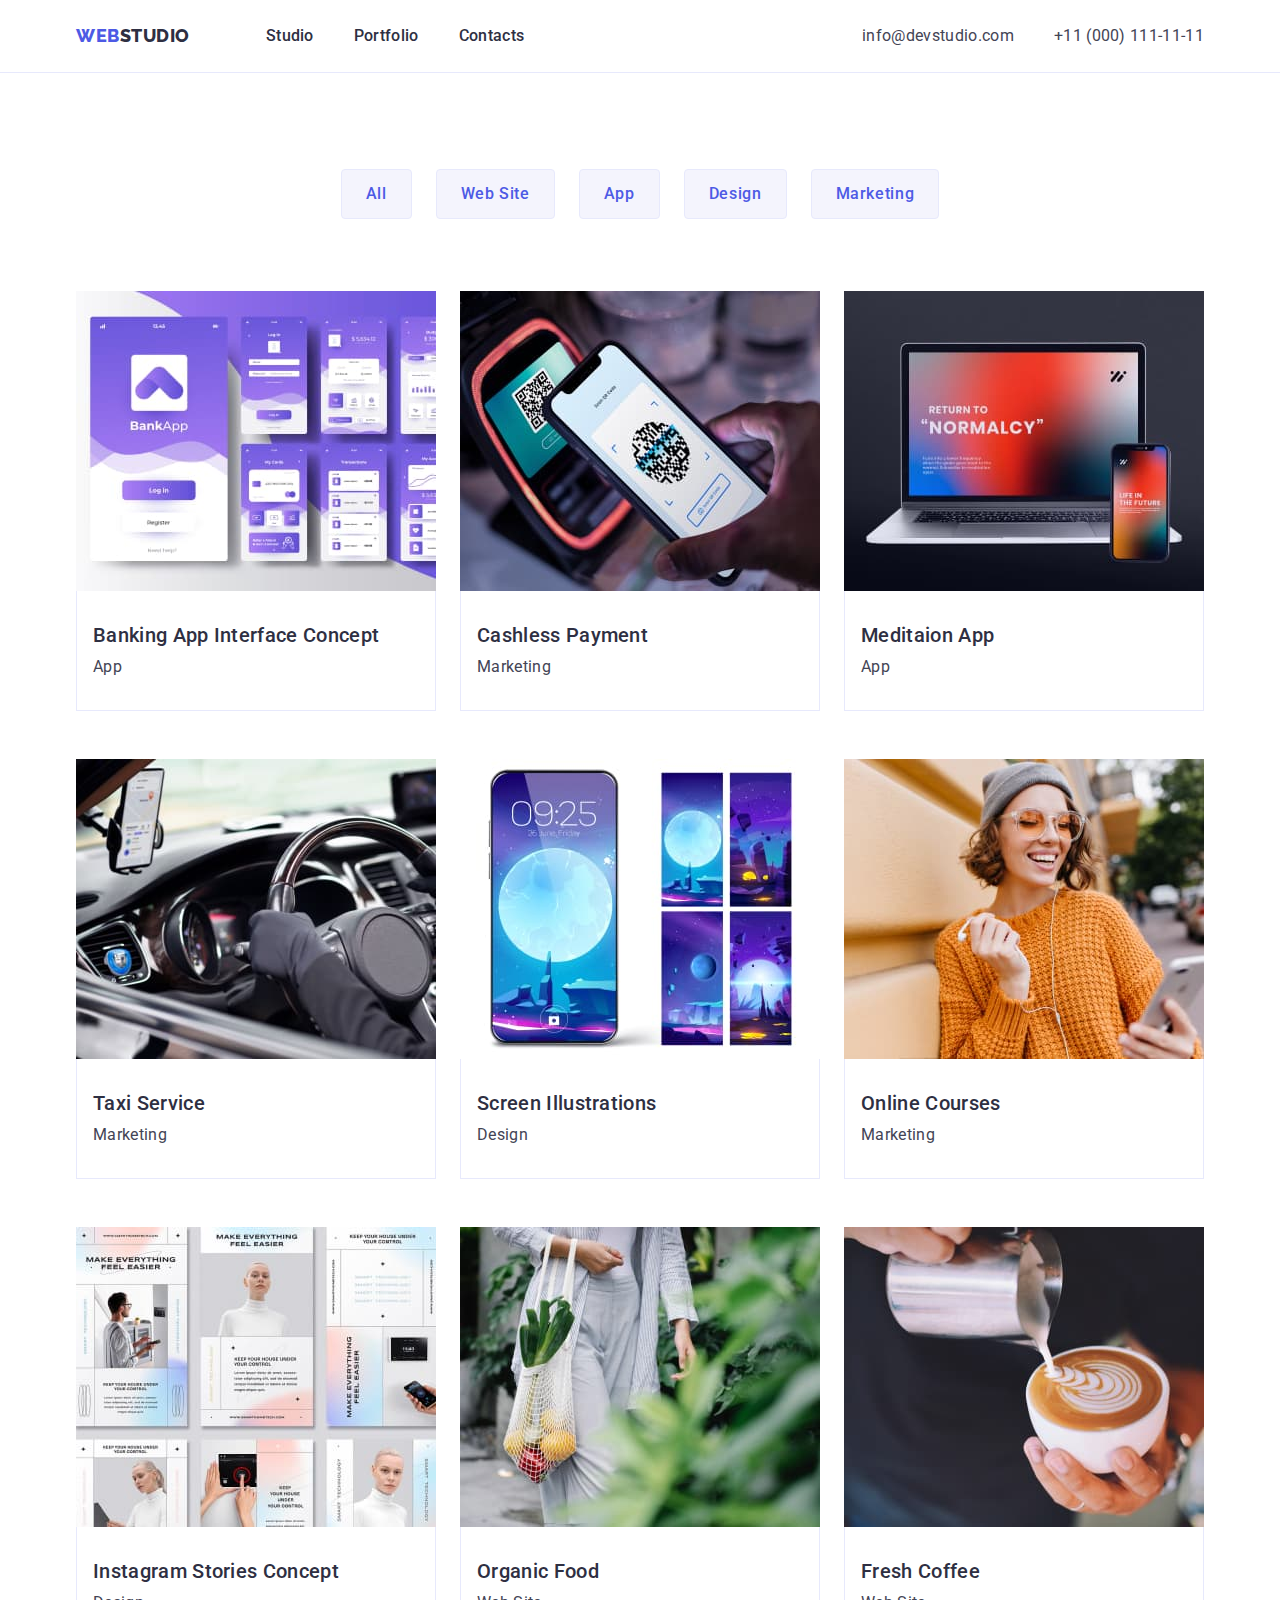
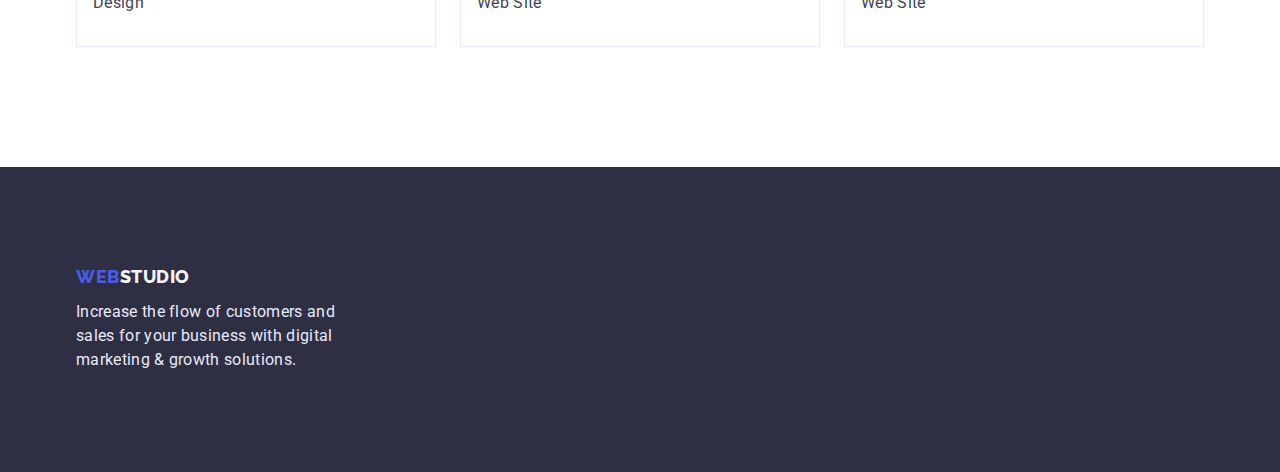
==== portfolio.html @ f4a3bc9a "first commit" ====
<!DOCTYPE html>
<html lang="en">

<head>
    <meta charset="UTF-8">
    <meta http-equiv="X-UA-Compatible" content="IE=edge">
    <meta name="viewport" content="width=device-width, initial-scale=1.0">
    <link rel="preconnect" href="https://fonts.googleapis.com">
    <link rel="preconnect" href="https://fonts.gstatic.com" crossorigin>
    <link
        href="https://fonts.googleapis.com/css2?family=Raleway:wght@800&family=Roboto:wght@400;500;700;900&display=swap"
        rel="stylesheet">
    <link rel="stylesheet" href="https://cdn.jsdelivr.net/npm/modern-normalize@1.1.0/modern-normalize.min.css">
    <link rel="stylesheet" href="./css//styles.css">
    <title>Document</title>
</head>

<body>
    <header class="header">
        <div class="container flex sp-between">
            <nav class="header-nav flex ">
                <a href="./index.html" class="logo link-none">
                    <span>Web</span>Studio</a>
                <ul class="menu list flex">
                    <li class="menu-item">
                        <a href="./index.html" class="item-link link-none">Studio</a>
                    </li>
                    <li class="menu-item">
                        <a href="./portfolio.html" class="item-link link-none">Portfolio</a>
                    </li>
                    <li class="menu-item">
                        <a href="" class="item-link link-none">Contacts</a>
                    </li>
                </ul>
            </nav>

            <address class="contact">
                <ul class="list flex address-menu">
                    <li class="contact-item">
                        <a href="mailto:info@devstudio.com" class="contact-link link-none">info@devstudio.com</a>
                    </li>
                    <li class="contact-item">
                        <a href="tel:+110001111111" class="contact-link link-none">+11 (000) 111-11-11</a>
                    </li>
                </ul>
            </address>
        </div>
    </header>

    <main class="main">
        <div class="container">
            <section class="filters ">
                <h2 hidden>Filter cards</h2>
                <ul class="list filters-list flex">
                    <li class="filter-btn filter-item"> <button type="button">All</button></li>
                    <li class="filter-btn filter-item"> <button type="button">Web Site</button></li>
                    <li class="filter-btn filter-item"> <button type="button">App</button></li>
                    <li class="filter-btn filter-item"> <button type="button">Design</button></li>
                    <li class="filter-btn filter-item"> <button type="button">Marketing</button></li>
                </ul>
            </section>

            <section class="cards">
                <h2 hidden>Cards</h2>
                <ul class="list cards-list flex">
                    <li class="card-list-item"> <img src="./images/banking.jpg" alt="Foto banking" width="360">
                        <div class="card-info">
                            <h2 class="card-title">Banking App Interface Concept</h2>
                            <p class="card-text">App</p>
                        </div>

                    </li>
                    <li class="card-list-item"> <img src="./images//cashless.jpg" alt="Foto cashless payment"
                            width="360">
                        <div class="card-info">
                            <h2 class="card-title">Cashless Payment</h2>
                            <p class="card-text">Marketing</p>
                        </div>

                    </li>
                    <li class="card-list-item"> <img src="./images//meditaion.jpg" alt="Foto meditaion app" width="360">
                        <div class="card-info">
                            <h2 class="card-title">Meditaion App</h2>
                            <p class="card-text">App</p>
                        </div>


                    </li>
                    <li class="card-list-item"> <img src="./images//taxi.jpg" alt="Foto taxi service" width="360">
                        <div class="card-info">
                            <h2 class="card-title">Taxi Service</h2>
                            <p class="card-text">Marketing</p>
                        </div>

                    </li>
                    <li class="card-list-item"> <img src="./images/screen.jpg" alt="Foto screen illustrations"
                            width="360">
                        <div class="card-info">
                            <h2 class="card-title">Screen Illustrations</h2>
                            <p class="card-text">Design</p>
                        </div>

                    </li>
                    <li class="card-list-item"> <img src="./images//online.jpg" alt="Foto online courses" width="360">
                        <div class="card-info">
                            <h2 class="card-title">Online Courses</h2>
                            <p class="card-text">Marketing</p>
                        </div>

                    </li>
                    <li class="card-list-item"> <img src="./images/instagram.jpg" alt="Foto instagram " width="360">
                        <div class="card-info">
                            <h2 class="card-title">Instagram Stories Concept</h2>
                            <p class="card-text">Design</p>
                        </div>

                    </li>
                    <li class="card-list-item"> <img src="./images//organic.jpg" alt="Foto organic food" width="360">
                        <div class="card-info">
                            <h2 class="card-title">Organic Food</h2>
                            <p class="card-text">Web Site</p>
                        </div>

                    </li>
                    <li class="card-list-item"> <img src="./images/coffee.jpg" alt="Foto fresh coffee" width="360">
                        <div class="card-info">
                            <h2 class="card-title">Fresh Coffee</h2>
                            <p class="card-text">Web Site</p>
                        </div>

                    </li>
                </ul>
            </section>
        </div>
    </main>
    <footer class="footer">
        <div class="container">
            <a href="./index.html" class="logo link-none footer-logo">
                <span>Web</span>Studio</a>
            <p class="footer-text">
                Increase the flow of customers and sales for your business with digital
                marketing & growth solutions.
            </p>
        </div>
    </footer>

</body>

</html>
---- css/styles.css ----
:root {
  --navy-blue-color: #2e2f42;
  --main-text-color: #434455;
  --iris-color: #4d5ae5;
  --active-color: #404bbf;
}
body {
  font-family: "Roboto", sans-serif;
  font-weight: 400;
  font-size: 16px;
  line-height: 1.5;
  letter-spacing: 0.02em;
  color: var(--main-text-color);
}
h1,
h2,
h3,
h4,
p {
  margin-top: 0;
  margin-bottom: 0;
}

ul,
ol {
  margin-top: 0;
  margin-bottom: 0;
  padding-left: 0;
}
img {
  display: block;
}
button {
  cursor: pointer;
}
.container {
  width: 1158px;
  margin-left: auto;
  margin-right: auto;
  padding-left: 15px;
  padding-right: 15px;
}
.sp-between {
  justify-content: space-between;
}

.flex {
  display: flex;
}

.list {
  list-style: none;
}
.link-none {
  text-decoration: none;
}
.header {
  padding-top: 24px;
  padding-bottom: 24px;
  border-bottom: 1px solid #e7e9fc;
}
.logo {
  font-family: "Raleway", sans-serif;
  font-weight: 800;
  font-size: 18px;
  line-height: 1.33;
  display: flex;
  align-items: center;
  letter-spacing: 0.03em;
  text-transform: uppercase;
  color: var(--navy-blue-color);
  margin-right: 76px;
}
.logo span {
  color: var(--iris-color);
}
.menu,
.address-menu {
  gap: 40px;
}

.menu-item {
  font-weight: 500;
  font-size: 16px;
  line-height: 1.5;
}
.item-link {
  color: var(--navy-blue-color);
}
.item-link:hover,
.item-link:focus {
  color: var(--active-color);
}
.contact-link {
  font-style: normal;
  letter-spacing: 0.02em;
  color: var(--main-text-color);
}
.contact-link:hover,
.contact-link:focus {
  color: var(--active-color);
}
.hero {
  max-width: 1440px;
  margin: auto;
  padding-top: 188px;
  padding-bottom: 188px;
  background-image: linear-gradient(
      rgba(46, 47, 66, 0.7),
      rgba(46, 47, 66, 0.7)
    ),
    url("../images/heroimg.jpg");
  background-size: cover;
  background: #2e2f42;
}
.hero-title {
  font-weight: 700;
  font-size: 56px;
  line-height: 1.07;
  text-align: center;
  margin-bottom: 48px;
  color: #ffffff;
}
.hero-btn {
  font-family: inherit;
  margin: 0 auto;
  display: block;
  font-weight: 500;
  line-height: 1.5;
  color: #fff;
  letter-spacing: 0.04em;
  padding: 16px 32px;
  background: var(--iris-color);
  box-shadow: 0px 4px 4px rgba(0, 0, 0, 0.15);
  border-radius: 4px;
  border: none;
  cursor: pointer;
}
.hero-btn:hover,
.hero-btn:focus {
  background: var(--active-color);
}

.success-factors {
  padding-top: 120px;
  padding-bottom: 120px;
}
.factors-list {
  gap: 24px;
}
.factors-list-item {
  flex: 1;
}
.factors-list-item::before {
  display: block;
  content: "";
  height: 112px;
  background-size: contain;
  background-repeat: no-repeat;
  background-position: center;
  background-color: #f4f4fd;
  border-radius: 4px;
  margin-bottom: 8px;
}
.icon-antenna::before {
  /* background-image: url("../images/sprite.svg#antenna"); */
  background-image: url("../images/antenna.jpg");
}

.success-factors-title,
.team-item-title,
.card-title {
  font-weight: 500;
  font-size: 20px;
  line-height: 24px;
  color: var(--navy-blue-color);
}
.success-factors-title {
  margin-bottom: 8px;
}
.success-factors-text,
.team-text,
.footer-text,
.card-text {
  color: var(--main-text-color);
}
.our-works {
  padding-bottom: 120px;
}
.our-works-list {
  display: flex;
  gap: 24px;
}
.our-works-title {
  text-align: center;
  margin-bottom: 72px;
}
.our-works-title,
.team-title {
  font-weight: 700;
  font-size: 36px;
  line-height: 1.11;
  color: var(--navy-blue-color);
}
.team {
  background: #f4f4fd;
  padding-top: 120px;
  padding-bottom: 120px;
}
.team-list {
  gap: 24px;
}
.team-list-item {
  background: #fff;
}
.team-info {
  padding: 32px 16px;
  text-align: center;
  box-shadow: 0px 1px 6px rgba(46, 47, 66, 0.08),
    0px 1px 1px rgba(46, 47, 66, 0.16), 0px 2px 1px rgba(46, 47, 66, 0.08);
  border-radius: 0px 0px 4px 4px;
}
.team-item-title {
  margin-bottom: 8px;
}
.team-title {
  text-align: center;
  margin-bottom: 72px;
}
.social-list {
  padding-top: 8px;
  justify-content: center;
  gap: 24px;
}
.social-list-item {
  width: 40px;
  height: 40px;
  border-radius: 50%;
  background: var(--iris-color);
  display: flex;
  justify-content: center;
  align-items: center;
}
.sosial-list-icon {
  width: 16px;
  height: 16px;
}
.social-icon {
}
.footer {
  background: #2e2f42;
  padding: 100px 0;
}
.footer-logo {
  font-weight: 800;
  font-size: 18px;
  line-height: 1.16;
  letter-spacing: 0.03em;
  color: #f4f4fd;
  margin-bottom: 12px;
}
.footer-text {
  width: 264px;
  color: #e7e9fc;
}
.filter-btn button {
  font-family: inherit;
  padding: 12px 24px;
  border: 1px solid #e7e9fc;
  border-radius: 4px;
  font-weight: 500;
  line-height: 1.5;
  letter-spacing: 0.04em;
  background: #f4f4fd;
  color: var(--iris-color);
  cursor: pointer;
  font-family: inherit;
}
.filter-btn button:hover,
.filter-btn button:focus {
  background: var(--active-color);
  color: #fff;
}

.main {
  padding-top: 96px;
  padding-bottom: 120px;
}
.filters {
  margin-bottom: 72px;
}
.filters-list {
  justify-content: center;
  gap: 24px;
}
.cards-list {
  flex-wrap: wrap;
  margin-top: -48px;
  margin-left: -24px;
}
.card-list-item {
  flex-basis: calc(100% / 3-24px);
  margin-left: 24px;
  margin-top: 48px;
}
.card-info {
  padding-top: 32px;
  padding-bottom: 31px;
  padding-left: 16px;
  border: 1px solid #e7e9fc;
  border-top: none;
}
.card-title {
  margin-bottom: 8px;
}
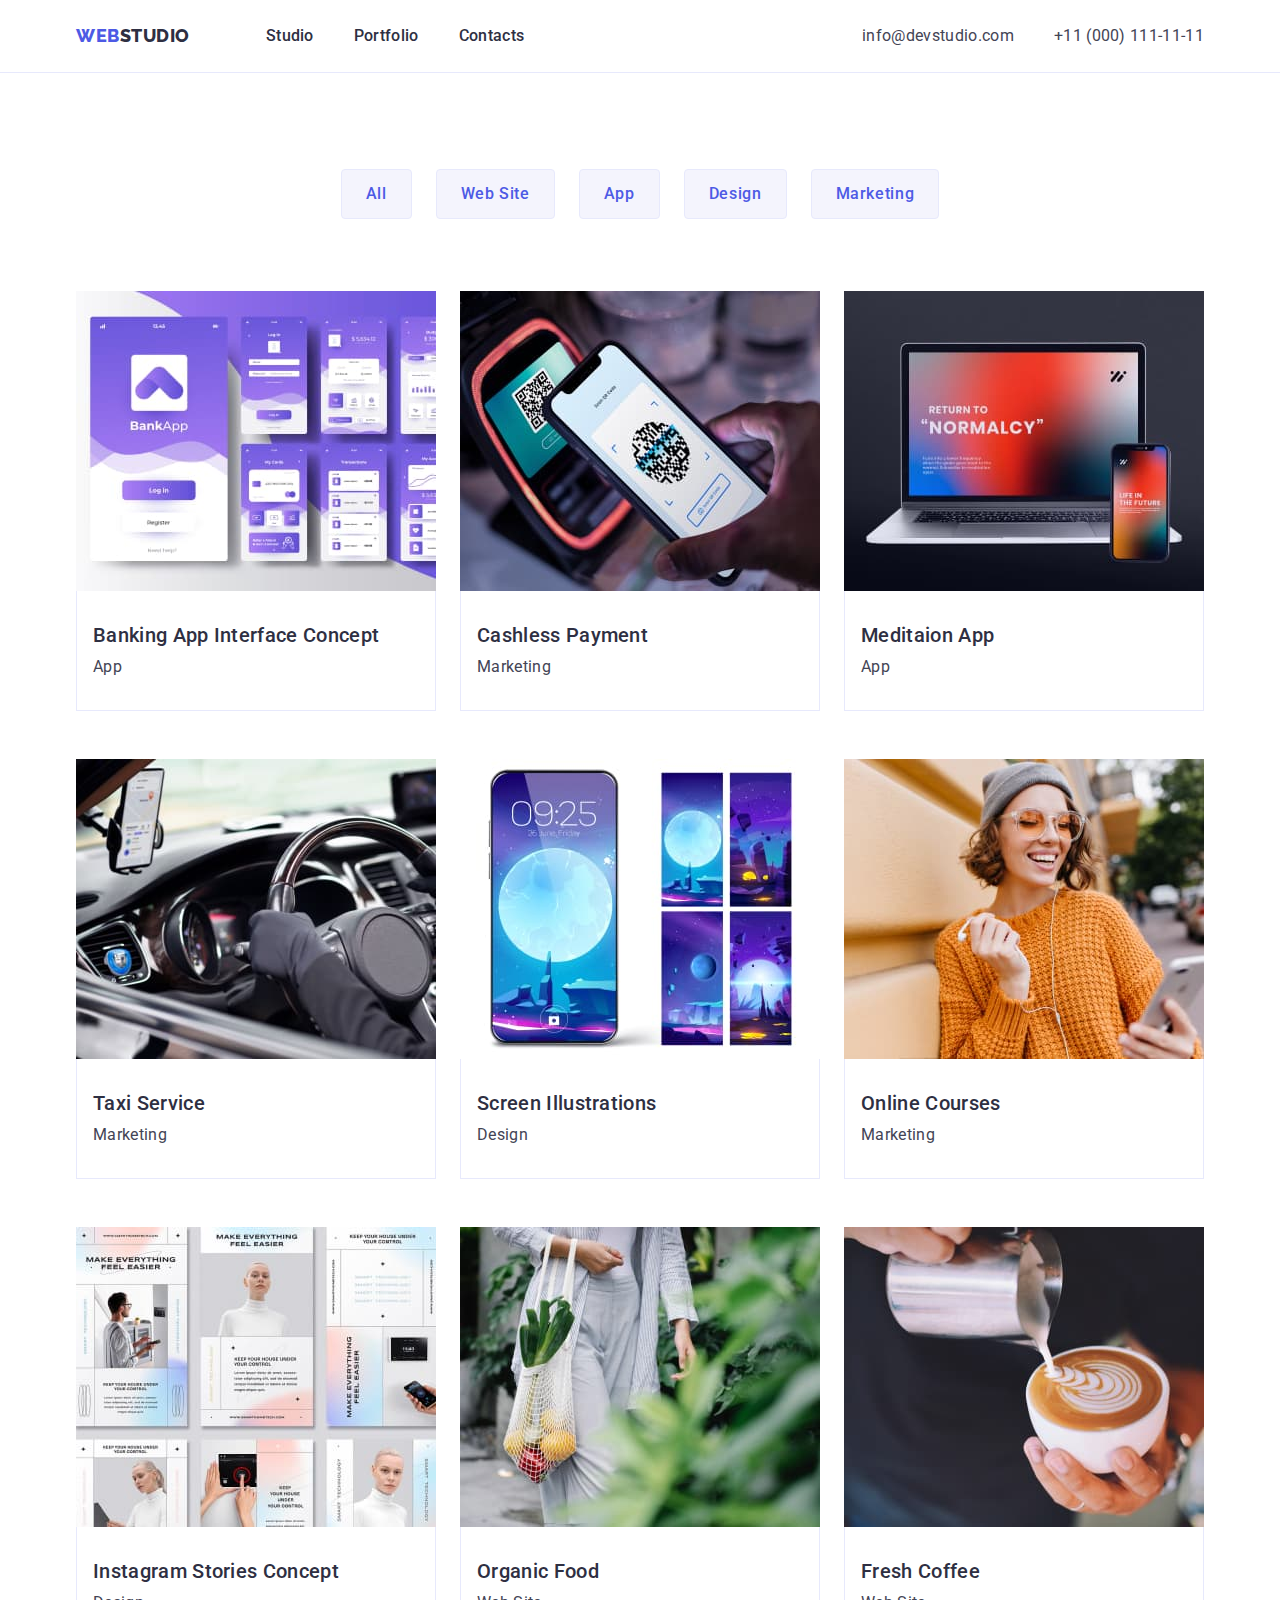
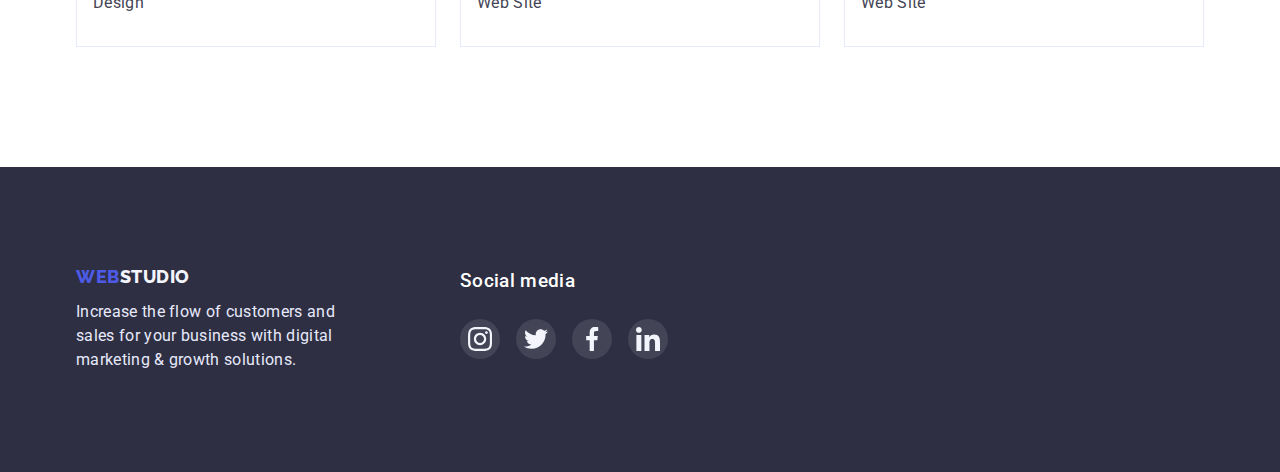
==== commit 9724780d: "svg add:hover" ====
--- a/portfolio.html
+++ b/portfolio.html
@@ -134,13 +134,51 @@
         </div>
     </main>
     <footer class="footer">
-        <div class="container">
-            <a href="./index.html" class="logo link-none footer-logo">
-                <span>Web</span>Studio</a>
-            <p class="footer-text">
-                Increase the flow of customers and sales for your business with digital
-                marketing & growth solutions.
-            </p>
+        <div class="container flex">
+            <div class="footer-left">
+                <a href="./index.html" class="logo link-none footer-logo">
+                    <span>Web</span>Studio</a>
+                <p class="footer-text">
+                    Increase the flow of customers and sales for your business with digital
+                    marketing & growth solutions.
+                </p>
+            </div>
+            <div class="footer-right">
+                <h3 class="footer-right-text">Social media</h3>
+                <div class="social-media">
+                    <ul class="social-list list-footer list flex">
+                        <li class="social-list-item bg-footer">
+                            <a href="" class="social-list-icon-footer">
+                                <svg class="social-icon" width="24" height="24">
+                                    <use href="./images/sprite.svg#instagram"></use>
+                                </svg>
+                            </a>
+                        </li>
+                        <li class="social-list-item bg-footer">
+                            <a href="" class="social-list-icon-footer">
+                                <svg class="social-icon" width="24" height="24">
+                                    <use href="./images/sprite.svg#twitter"></use>
+                                </svg>
+                            </a>
+                        </li>
+                        <li class="social-list-item bg-footer">
+                            <a href="" class="social-list-icon-footer">
+                                <svg class="social-icon" width="24" height="24">
+                                    <use href="./images/sprite.svg#facebook"></use>
+                                </svg>
+                            </a>
+                        </li>
+                        <li class="social-list-item bg-footer">
+                            <a href="" class="social-list-icon-footer">
+                                <svg class="social-icon-footer" width="24" height="24">
+                                    <use href="./images/sprite.svg#linkedin"></use>
+                                </svg>
+                            </a>
+                        </li>
+                    </ul>
+                </div>
+            </div>
+
         </div>
     </footer>
 
--- a/css/styles.css
+++ b/css/styles.css
@@ -3,6 +3,8 @@
   --main-text-color: #434455;
   --iris-color: #4d5ae5;
   --active-color: #404bbf;
+  --background-color: #f4f4fd;
+  --border-solid: #e7e9fc;
 }
 body {
   font-family: "Roboto", sans-serif;
@@ -12,6 +14,7 @@
   letter-spacing: 0.02em;
   color: var(--main-text-color);
 }
+
 h1,
 h2,
 h3,
@@ -57,7 +60,7 @@
 .header {
   padding-top: 24px;
   padding-bottom: 24px;
-  border-bottom: 1px solid #e7e9fc;
+  border-bottom: 1px solid var(--border-solid);
 }
 .logo {
   font-family: "Raleway", sans-serif;
@@ -105,13 +108,16 @@
   margin: auto;
   padding-top: 188px;
   padding-bottom: 188px;
+  background: #2e2f42;
   background-image: linear-gradient(
       rgba(46, 47, 66, 0.7),
       rgba(46, 47, 66, 0.7)
     ),
-    url("../images/heroimg.jpg");
+    url("../../images/heroimg.jpg");
   background-size: cover;
-  background: #2e2f42;
+  background-position: center;
+
+  /* */
 }
 .hero-title {
   font-weight: 700;
@@ -155,6 +161,7 @@
   display: block;
   content: "";
   height: 112px;
+  padding: 24px 100px;
   background-size: contain;
   background-repeat: no-repeat;
   background-position: center;
@@ -163,8 +170,16 @@
   margin-bottom: 8px;
 }
 .icon-antenna::before {
-  /* background-image: url("../images/sprite.svg#antenna"); */
-  background-image: url("../images/antenna.jpg");
+  background-image: url("../../images/antenna.svg");
+}
+.icon-clock::before {
+  background-image: url("../../images/clock.svg");
+}
+.icon-diagram::before {
+  background-image: url("../../images/diagram.svg");
+}
+.icon-astronaut::before {
+  background-image: url("../../images/astronaut.svg");
 }
 
 .success-factors-title,
@@ -203,7 +218,7 @@
   color: var(--navy-blue-color);
 }
 .team {
-  background: #f4f4fd;
+  background: var(--background-color);
   padding-top: 120px;
   padding-bottom: 120px;
 }
@@ -241,12 +256,45 @@
   justify-content: center;
   align-items: center;
 }
-.sosial-list-icon {
+.social-list-item:hover {
+  background: var(--active-color);
+}
+
+.social-list-icon {
   width: 16px;
   height: 16px;
 }
-.social-icon {
-}
+
+.customers {
+  padding-top: 130px;
+  padding-bottom: 120px;
+}
+.customers-title {
+  padding-bottom: 72px;
+  font-weight: 700;
+  font-size: 36px;
+  line-height: 1.11;
+  text-align: center;
+  color: #2e2f42;
+}
+.customers-list {
+  gap: 24px;
+}
+.customer-list-item {
+  width: 168px;
+  border: 1px solid #8e8f99;
+  border-radius: 4px;
+  padding: 16px 32px;
+  fill: #8e8f99;
+}
+.customer-list-item:hover {
+  border: 1px solid var(--active-color);
+  fill: var(--active-color);
+}
+.customer-icon {
+  fill: inherit;
+}
+
 .footer {
   background: #2e2f42;
   padding: 100px 0;
@@ -256,22 +304,46 @@
   font-size: 18px;
   line-height: 1.16;
   letter-spacing: 0.03em;
-  color: #f4f4fd;
+  color: var(--background-color);
   margin-bottom: 12px;
+}
+.footer-left {
+  padding-right: 120px;
 }
 .footer-text {
   width: 264px;
-  color: #e7e9fc;
-}
+  color: var(--border-solid);
+}
+
+.footer-right-text {
+  font-weight: 500;
+  color: #fff;
+  margin-bottom: 16px;
+}
+.social-list-icon-footer {
+  width: 24px;
+  height: 24px;
+}
+.bg-footer {
+  background: rgba(255, 255, 255, 0.1);
+}
+.bg-footer:hover {
+  background: #31d0aa;
+}
+
+.list-footer {
+  gap: 16px;
+}
+
 .filter-btn button {
   font-family: inherit;
   padding: 12px 24px;
-  border: 1px solid #e7e9fc;
+  border: 1px solid var(--border-solid);
   border-radius: 4px;
   font-weight: 500;
   line-height: 1.5;
   letter-spacing: 0.04em;
-  background: #f4f4fd;
+  background: var(--background-color);
   color: var(--iris-color);
   cursor: pointer;
   font-family: inherit;
@@ -303,13 +375,19 @@
   margin-left: 24px;
   margin-top: 48px;
 }
+.card-list-item:hover {
+  box-shadow: 0px 1px 6px rgba(46, 47, 66, 0.08),
+    0px 1px 1px rgba(46, 47, 66, 0.16), 0px 2px 1px rgba(46, 47, 66, 0.08);
+  border-radius: 0px 0px 4px 4px;
+}
 .card-info {
   padding-top: 32px;
   padding-bottom: 31px;
   padding-left: 16px;
-  border: 1px solid #e7e9fc;
+  border: 1px solid var(--border-solid);
   border-top: none;
 }
+
 .card-title {
   margin-bottom: 8px;
 }
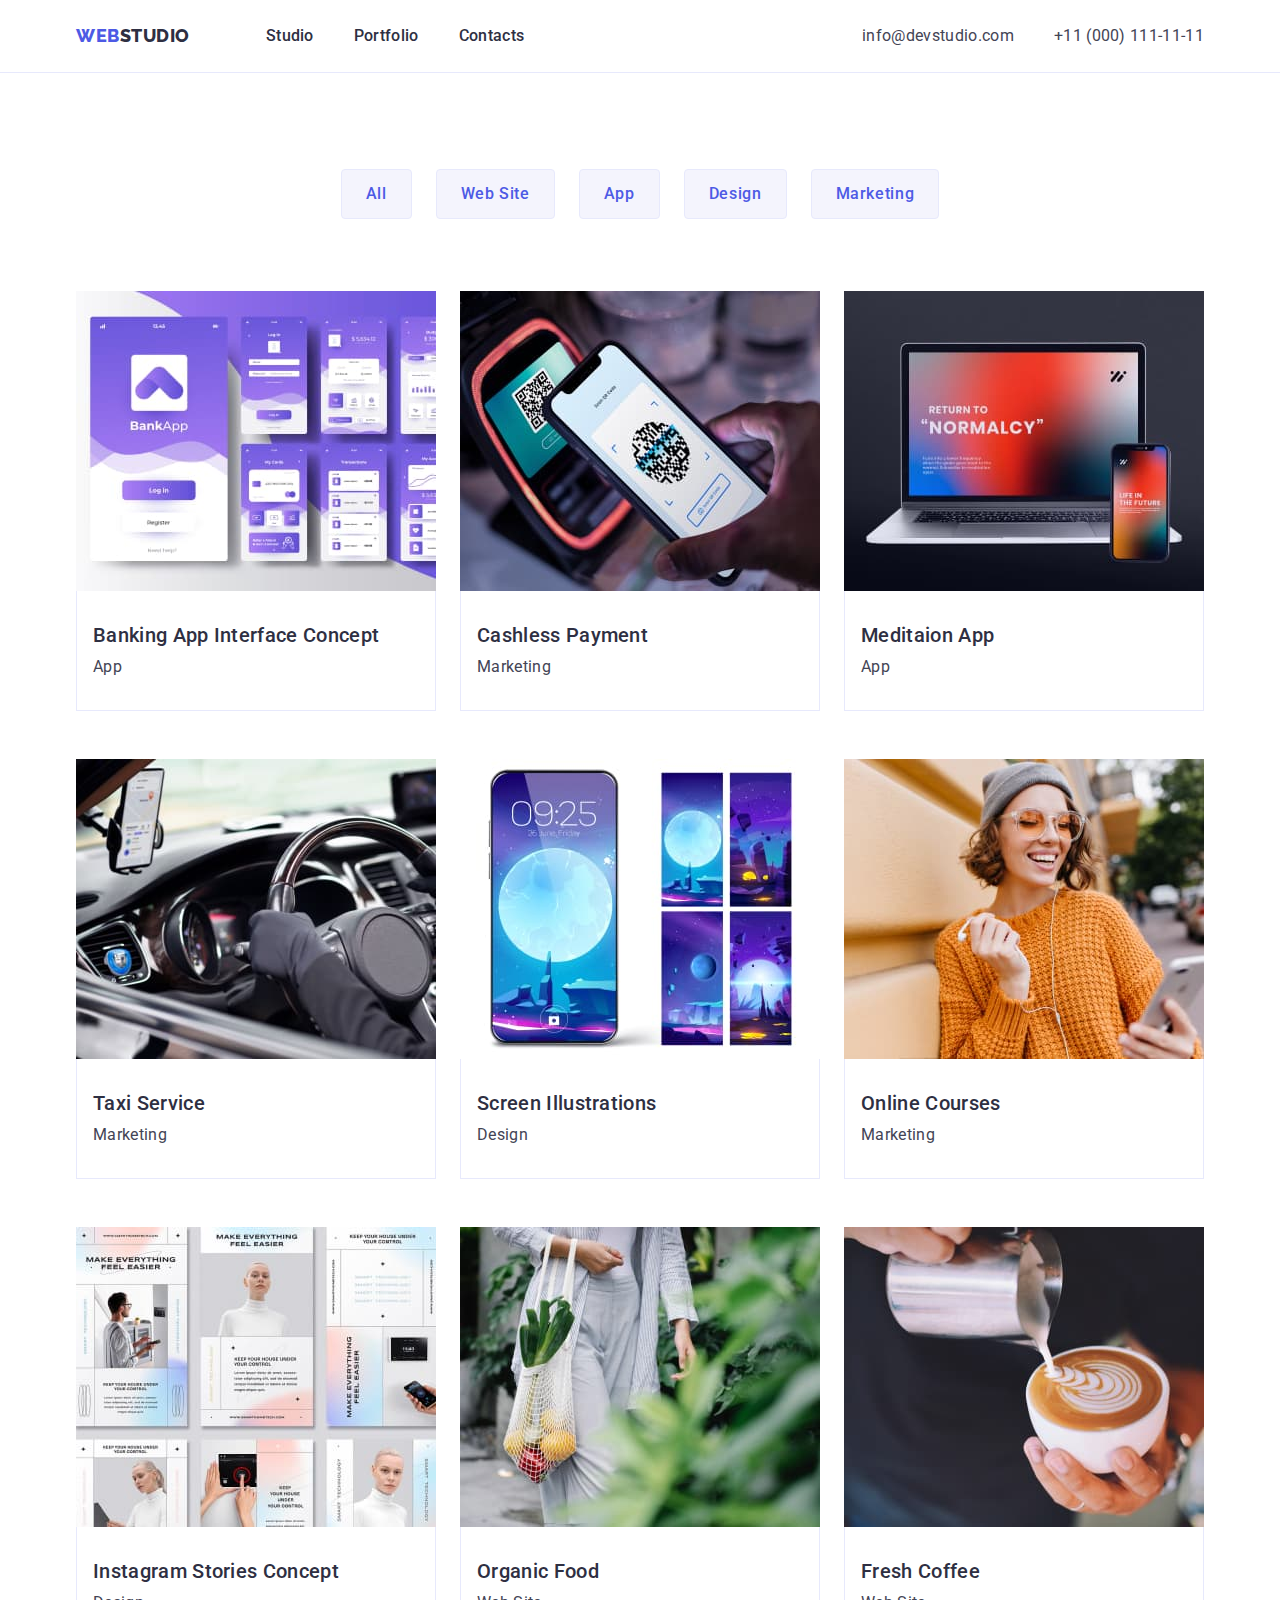
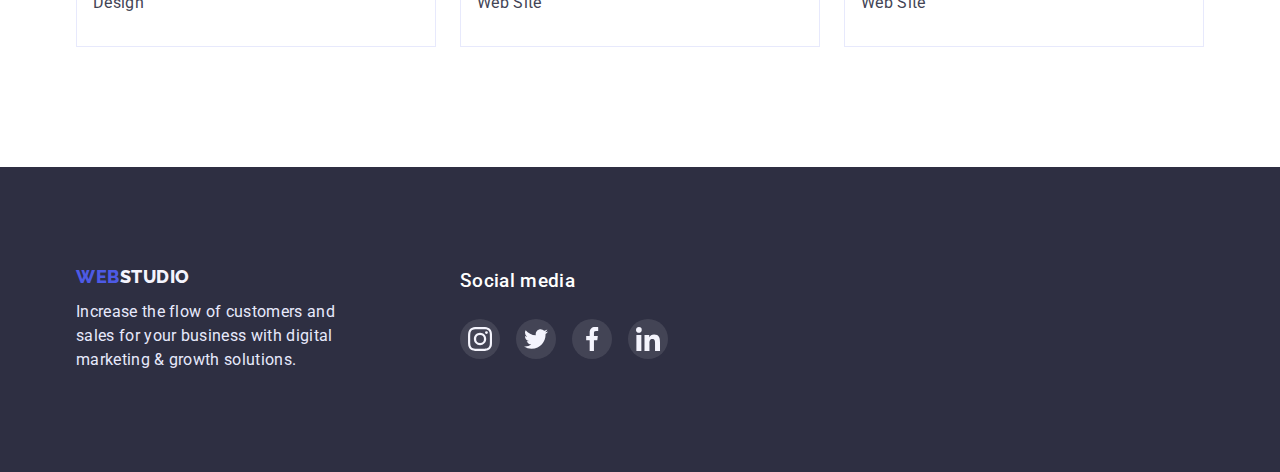
==== commit ea224b2b: "validator" ====
--- a/portfolio.html
+++ b/portfolio.html
@@ -2,23 +2,23 @@
 <html lang="en">
 
 <head>
-    <meta charset="UTF-8">
-    <meta http-equiv="X-UA-Compatible" content="IE=edge">
-    <meta name="viewport" content="width=device-width, initial-scale=1.0">
-    <link rel="preconnect" href="https://fonts.googleapis.com">
-    <link rel="preconnect" href="https://fonts.gstatic.com" crossorigin>
+    <meta charset="UTF-8" />
+    <meta http-equiv="X-UA-Compatible" content="IE=edge" />
+    <meta name="viewport" content="width=device-width, initial-scale=1.0" />
+    <link rel="preconnect" href="https://fonts.googleapis.com" />
+    <link rel="preconnect" href="https://fonts.gstatic.com" crossorigin />
     <link
         href="https://fonts.googleapis.com/css2?family=Raleway:wght@800&family=Roboto:wght@400;500;700;900&display=swap"
-        rel="stylesheet">
-    <link rel="stylesheet" href="https://cdn.jsdelivr.net/npm/modern-normalize@1.1.0/modern-normalize.min.css">
-    <link rel="stylesheet" href="./css//styles.css">
+        rel="stylesheet" />
+    <link rel="stylesheet" href="https://cdn.jsdelivr.net/npm/modern-normalize@1.1.0/modern-normalize.min.css" />
+    <link rel="stylesheet" href="./css//styles.css" />
     <title>Document</title>
 </head>
 
 <body>
     <header class="header">
         <div class="container flex sp-between">
-            <nav class="header-nav flex ">
+            <nav class="header-nav flex">
                 <a href="./index.html" class="logo link-none">
                     <span>Web</span>Studio</a>
                 <ul class="menu list flex">
@@ -49,85 +49,92 @@
 
     <main class="main">
         <div class="container">
-            <section class="filters ">
+            <section class="filters">
                 <h2 hidden>Filter cards</h2>
                 <ul class="list filters-list flex">
-                    <li class="filter-btn filter-item"> <button type="button">All</button></li>
-                    <li class="filter-btn filter-item"> <button type="button">Web Site</button></li>
-                    <li class="filter-btn filter-item"> <button type="button">App</button></li>
-                    <li class="filter-btn filter-item"> <button type="button">Design</button></li>
-                    <li class="filter-btn filter-item"> <button type="button">Marketing</button></li>
+                    <li class="filter-btn filter-item">
+                        <button type="button">All</button>
+                    </li>
+                    <li class="filter-btn filter-item">
+                        <button type="button">Web Site</button>
+                    </li>
+                    <li class="filter-btn filter-item">
+                        <button type="button">App</button>
+                    </li>
+                    <li class="filter-btn filter-item">
+                        <button type="button">Design</button>
+                    </li>
+                    <li class="filter-btn filter-item">
+                        <button type="button">Marketing</button>
+                    </li>
                 </ul>
             </section>
 
             <section class="cards">
                 <h2 hidden>Cards</h2>
                 <ul class="list cards-list flex">
-                    <li class="card-list-item"> <img src="./images/banking.jpg" alt="Foto banking" width="360">
+                    <li class="card-list-item">
+                        <img src="./images/banking.jpg" alt="Foto banking" width="360" />
                         <div class="card-info">
                             <h2 class="card-title">Banking App Interface Concept</h2>
                             <p class="card-text">App</p>
                         </div>
-
                     </li>
-                    <li class="card-list-item"> <img src="./images//cashless.jpg" alt="Foto cashless payment"
-                            width="360">
+                    <li class="card-list-item">
+                        <img src="./images//cashless.jpg" alt="Foto cashless payment" width="360" />
                         <div class="card-info">
                             <h2 class="card-title">Cashless Payment</h2>
                             <p class="card-text">Marketing</p>
                         </div>
-
                     </li>
-                    <li class="card-list-item"> <img src="./images//meditaion.jpg" alt="Foto meditaion app" width="360">
+                    <li class="card-list-item">
+                        <img src="./images//meditaion.jpg" alt="Foto meditaion app" width="360" />
                         <div class="card-info">
                             <h2 class="card-title">Meditaion App</h2>
                             <p class="card-text">App</p>
                         </div>
-
-
                     </li>
-                    <li class="card-list-item"> <img src="./images//taxi.jpg" alt="Foto taxi service" width="360">
+                    <li class="card-list-item">
+                        <img src="./images//taxi.jpg" alt="Foto taxi service" width="360" />
                         <div class="card-info">
                             <h2 class="card-title">Taxi Service</h2>
                             <p class="card-text">Marketing</p>
                         </div>
-
                     </li>
-                    <li class="card-list-item"> <img src="./images/screen.jpg" alt="Foto screen illustrations"
-                            width="360">
+                    <li class="card-list-item">
+                        <img src="./images/screen.jpg" alt="Foto screen illustrations" width="360" />
                         <div class="card-info">
                             <h2 class="card-title">Screen Illustrations</h2>
                             <p class="card-text">Design</p>
                         </div>
-
                     </li>
-                    <li class="card-list-item"> <img src="./images//online.jpg" alt="Foto online courses" width="360">
+                    <li class="card-list-item">
+                        <img src="./images//online.jpg" alt="Foto online courses" width="360" />
                         <div class="card-info">
                             <h2 class="card-title">Online Courses</h2>
                             <p class="card-text">Marketing</p>
                         </div>
-
                     </li>
-                    <li class="card-list-item"> <img src="./images/instagram.jpg" alt="Foto instagram " width="360">
+                    <li class="card-list-item">
+                        <img src="./images/instagram.jpg" alt="Foto instagram " width="360" />
                         <div class="card-info">
                             <h2 class="card-title">Instagram Stories Concept</h2>
                             <p class="card-text">Design</p>
                         </div>
-
                     </li>
-                    <li class="card-list-item"> <img src="./images//organic.jpg" alt="Foto organic food" width="360">
+                    <li class="card-list-item">
+                        <img src="./images//organic.jpg" alt="Foto organic food" width="360" />
                         <div class="card-info">
                             <h2 class="card-title">Organic Food</h2>
                             <p class="card-text">Web Site</p>
                         </div>
-
                     </li>
-                    <li class="card-list-item"> <img src="./images/coffee.jpg" alt="Foto fresh coffee" width="360">
+                    <li class="card-list-item">
+                        <img src="./images/coffee.jpg" alt="Foto fresh coffee" width="360" />
                         <div class="card-info">
                             <h2 class="card-title">Fresh Coffee</h2>
                             <p class="card-text">Web Site</p>
                         </div>
-
                     </li>
                 </ul>
             </section>
@@ -139,8 +146,8 @@
                 <a href="./index.html" class="logo link-none footer-logo">
                     <span>Web</span>Studio</a>
                 <p class="footer-text">
-                    Increase the flow of customers and sales for your business with digital
-                    marketing & growth solutions.
+                    Increase the flow of customers and sales for your business with
+                    digital marketing & growth solutions.
                 </p>
             </div>
             <div class="footer-right">
@@ -178,10 +185,8 @@
                     </ul>
                 </div>
             </div>
-
         </div>
     </footer>
-
 </body>
 
 </html>--- a/css/styles.css
+++ b/css/styles.css
@@ -256,7 +256,8 @@
   justify-content: center;
   align-items: center;
 }
-.social-list-item:hover {
+.social-list-item:hover,
+.social-list-item:focus {
   background: var(--active-color);
 }
 
@@ -287,7 +288,8 @@
   padding: 16px 32px;
   fill: #8e8f99;
 }
-.customer-list-item:hover {
+.customer-list-item:hover,
+.customer-list-item:focus {
   border: 1px solid var(--active-color);
   fill: var(--active-color);
 }
@@ -327,7 +329,8 @@
 .bg-footer {
   background: rgba(255, 255, 255, 0.1);
 }
-.bg-footer:hover {
+.bg-footer:hover,
+.bg-footer:focus {
   background: #31d0aa;
 }
 
@@ -375,7 +378,8 @@
   margin-left: 24px;
   margin-top: 48px;
 }
-.card-list-item:hover {
+.card-list-item:hover,
+.card-list-item:focus {
   box-shadow: 0px 1px 6px rgba(46, 47, 66, 0.08),
     0px 1px 1px rgba(46, 47, 66, 0.16), 0px 2px 1px rgba(46, 47, 66, 0.08);
   border-radius: 0px 0px 4px 4px;
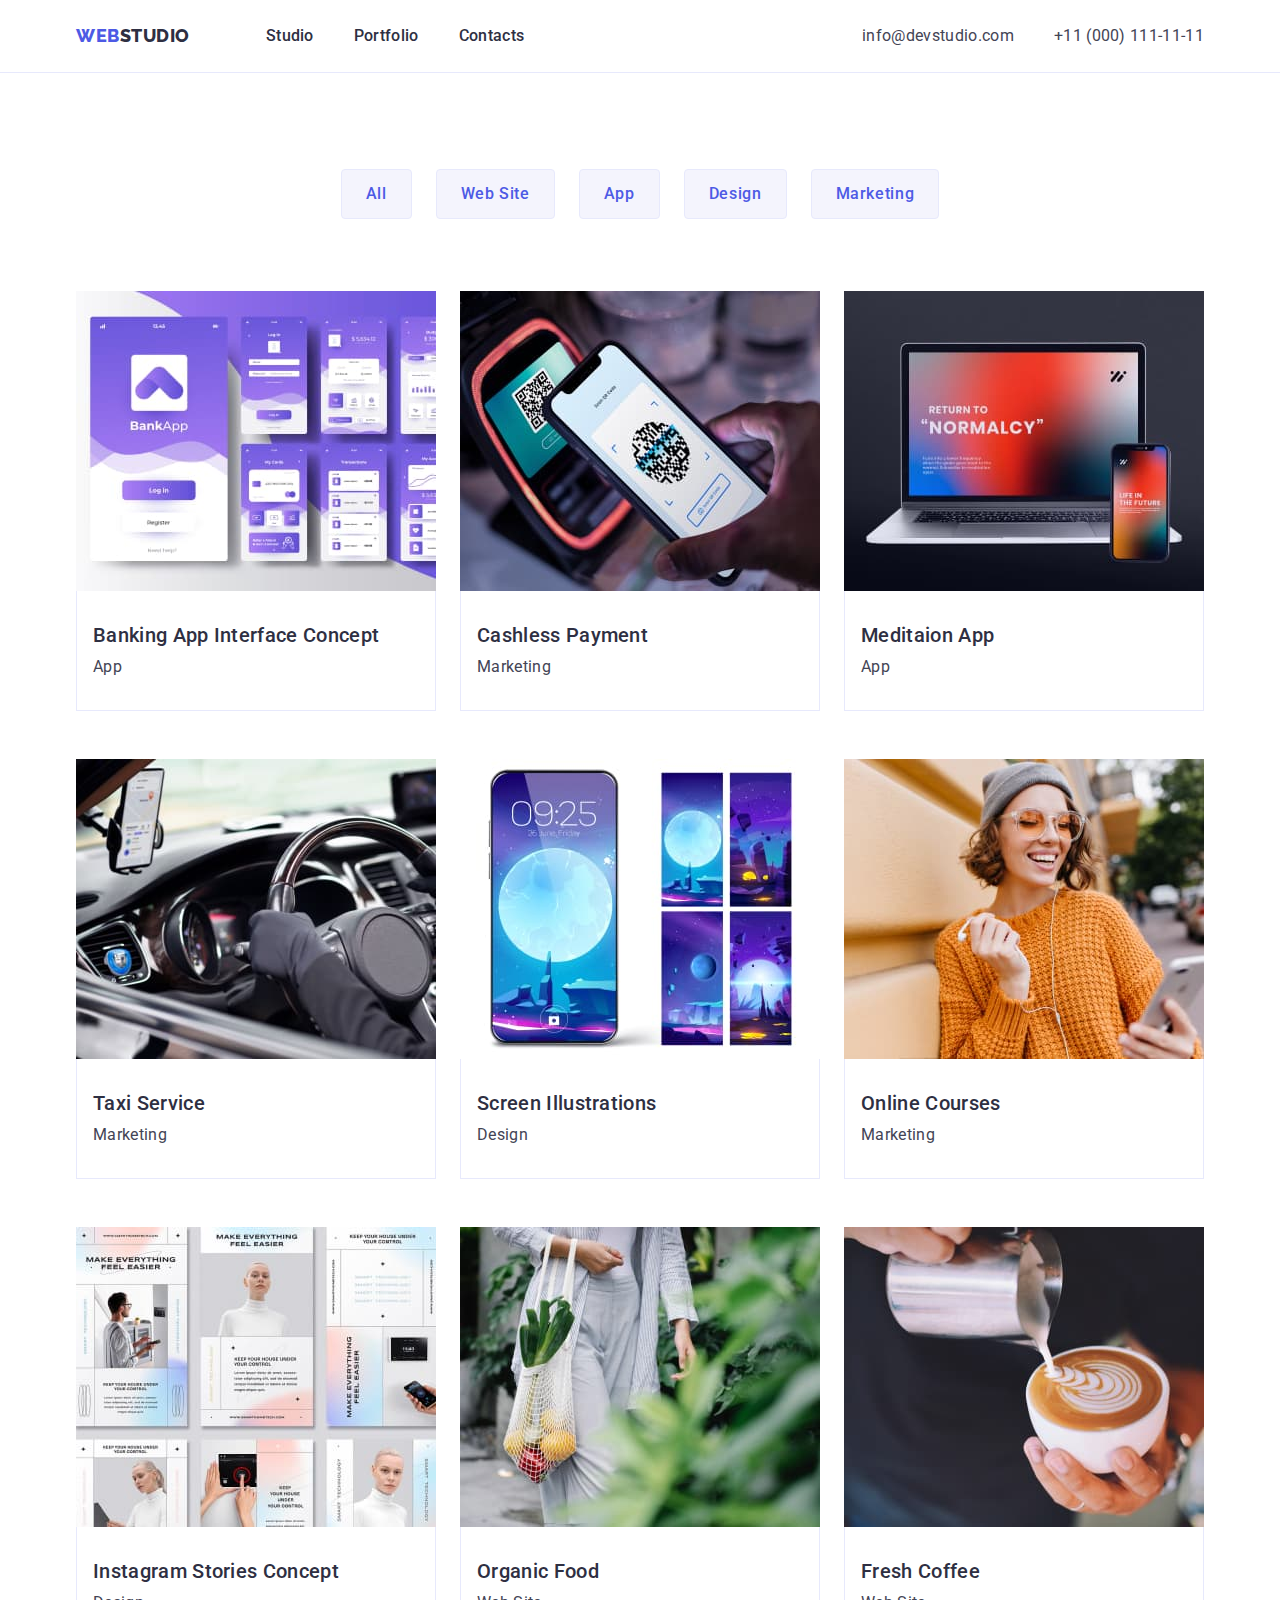
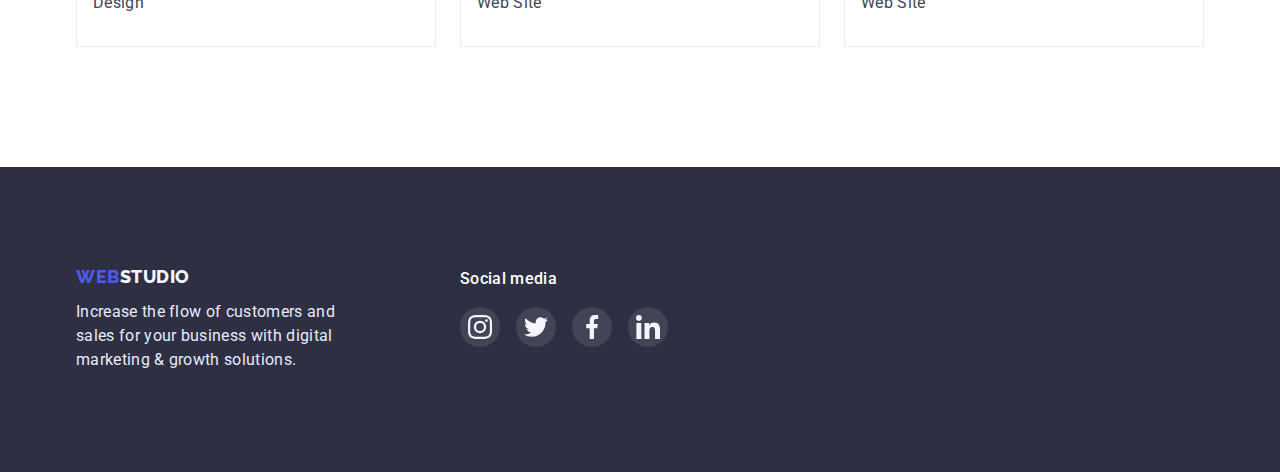
==== commit 12c17298: "виправлення помилок пiсля перевiрки 28.02" ====
--- a/portfolio.html
+++ b/portfolio.html
@@ -74,67 +74,86 @@
                 <h2 hidden>Cards</h2>
                 <ul class="list cards-list flex">
                     <li class="card-list-item">
-                        <img src="./images/banking.jpg" alt="Foto banking" width="360" />
-                        <div class="card-info">
-                            <h2 class="card-title">Banking App Interface Concept</h2>
-                            <p class="card-text">App</p>
-                        </div>
-                    </li>
-                    <li class="card-list-item">
-                        <img src="./images//cashless.jpg" alt="Foto cashless payment" width="360" />
-                        <div class="card-info">
-                            <h2 class="card-title">Cashless Payment</h2>
-                            <p class="card-text">Marketing</p>
-                        </div>
-                    </li>
-                    <li class="card-list-item">
-                        <img src="./images//meditaion.jpg" alt="Foto meditaion app" width="360" />
-                        <div class="card-info">
-                            <h2 class="card-title">Meditaion App</h2>
-                            <p class="card-text">App</p>
-                        </div>
-                    </li>
-                    <li class="card-list-item">
-                        <img src="./images//taxi.jpg" alt="Foto taxi service" width="360" />
-                        <div class="card-info">
-                            <h2 class="card-title">Taxi Service</h2>
-                            <p class="card-text">Marketing</p>
-                        </div>
-                    </li>
-                    <li class="card-list-item">
-                        <img src="./images/screen.jpg" alt="Foto screen illustrations" width="360" />
-                        <div class="card-info">
-                            <h2 class="card-title">Screen Illustrations</h2>
-                            <p class="card-text">Design</p>
-                        </div>
-                    </li>
-                    <li class="card-list-item">
-                        <img src="./images//online.jpg" alt="Foto online courses" width="360" />
-                        <div class="card-info">
-                            <h2 class="card-title">Online Courses</h2>
-                            <p class="card-text">Marketing</p>
-                        </div>
-                    </li>
-                    <li class="card-list-item">
-                        <img src="./images/instagram.jpg" alt="Foto instagram " width="360" />
-                        <div class="card-info">
-                            <h2 class="card-title">Instagram Stories Concept</h2>
-                            <p class="card-text">Design</p>
-                        </div>
-                    </li>
-                    <li class="card-list-item">
-                        <img src="./images//organic.jpg" alt="Foto organic food" width="360" />
-                        <div class="card-info">
-                            <h2 class="card-title">Organic Food</h2>
-                            <p class="card-text">Web Site</p>
-                        </div>
-                    </li>
-                    <li class="card-list-item">
-                        <img src="./images/coffee.jpg" alt="Foto fresh coffee" width="360" />
-                        <div class="card-info">
-                            <h2 class="card-title">Fresh Coffee</h2>
-                            <p class="card-text">Web Site</p>
-                        </div>
+                        <a href="" class="card-item-hendler">
+                            <img src="./images/banking.jpg" alt="Foto banking" width="360" />
+                            <div class="card-info">
+                                <h2 class="card-title">Banking App Interface Concept</h2>
+                                <p class="card-text">App</p>
+                            </div>
+                        </a>
+
+                    </li>
+                    <li class="card-list-item">
+                        <a href="" class="card-item-hendler">
+                            <img src="./images/cashless.jpg" alt="Foto cashless payment" width="360" />
+                            <div class="card-info">
+                                <h2 class="card-title">Cashless Payment</h2>
+                                <p class="card-text">Marketing</p>
+                            </div>
+                        </a>
+                    </li>
+                    <li class="card-list-item">
+                        <a href="" class="card-item-hendler">
+                            <img src="./images/meditaion.jpg" alt="Foto meditaion app" width="360" />
+                            <div class="card-info">
+                                <h2 class="card-title">Meditaion App</h2>
+                                <p class="card-text">App</p>
+                            </div>
+                        </a>
+                    </li>
+                    <li class="card-list-item">
+                        <a href="" class="card-item-hendler">
+                            <img src="./images/taxi.jpg" alt="Foto taxi service" width="360" />
+                            <div class="card-info">
+                                <h2 class="card-title">Taxi Service</h2>
+                                <p class="card-text">Marketing</p>
+                            </div>
+                        </a>
+                    </li>
+                    <li class="card-list-item">
+                        <a href="" class="card-item-hendler">
+                            <img src="./images/screen.jpg" alt="Foto screen illustrations" width="360" />
+                            <div class="card-info">
+                                <h2 class="card-title">Screen Illustrations</h2>
+                                <p class="card-text">Design</p>
+                            </div>
+                        </a>
+                    </li>
+                    <li class="card-list-item">
+                        <a href="" class="card-item-hendler">
+                            <img src="./images/online.jpg" alt="Foto online courses" width="360" />
+                            <div class="card-info">
+                                <h2 class="card-title">Online Courses</h2>
+                                <p class="card-text">Marketing</p>
+                            </div>
+                        </a>
+                    </li>
+                    <li class="card-list-item">
+                        <a href="" class="card-item-hendler">
+                            <img src="./images/instagram.jpg" alt="Foto instagram " width="360" />
+                            <div class="card-info">
+                                <h2 class="card-title">Instagram Stories Concept</h2>
+                                <p class="card-text">Design</p>
+                            </div>
+                        </a>
+                    </li>
+                    <li class="card-list-item">
+                        <a href="" class="card-item-hendler">
+                            <img src="./images/organic.jpg" alt="Foto organic food" width="360" />
+                            <div class="card-info">
+                                <h2 class="card-title">Organic Food</h2>
+                                <p class="card-text">Web Site</p>
+                            </div>
+                        </a>
+                    </li>
+                    <li class="card-list-item">
+                        <a href="" class="card-item-hendler">
+                            <img src="./images/coffee.jpg" alt="Foto fresh coffee" width="360" />
+                            <div class="card-info">
+                                <h2 class="card-title">Fresh Coffee</h2>
+                                <p class="card-text">Web Site</p>
+                            </div>
+                        </a>
                     </li>
                 </ul>
             </section>
@@ -151,39 +170,37 @@
                 </p>
             </div>
             <div class="footer-right">
-                <h3 class="footer-right-text">Social media</h3>
-                <div class="social-media">
-                    <ul class="social-list list-footer list flex">
-                        <li class="social-list-item bg-footer">
-                            <a href="" class="social-list-icon-footer">
-                                <svg class="social-icon" width="24" height="24">
-                                    <use href="./images/sprite.svg#instagram"></use>
-                                </svg>
-                            </a>
-                        </li>
-                        <li class="social-list-item bg-footer">
-                            <a href="" class="social-list-icon-footer">
-                                <svg class="social-icon" width="24" height="24">
-                                    <use href="./images/sprite.svg#twitter"></use>
-                                </svg>
-                            </a>
-                        </li>
-                        <li class="social-list-item bg-footer">
-                            <a href="" class="social-list-icon-footer">
-                                <svg class="social-icon" width="24" height="24">
-                                    <use href="./images/sprite.svg#facebook"></use>
-                                </svg>
-                            </a>
-                        </li>
-                        <li class="social-list-item bg-footer">
-                            <a href="" class="social-list-icon-footer">
-                                <svg class="social-icon-footer" width="24" height="24">
-                                    <use href="./images/sprite.svg#linkedin"></use>
-                                </svg>
-                            </a>
-                        </li>
-                    </ul>
-                </div>
+                <p class="footer-right-text">Social media</p>
+                <ul class="social-media social-list list-footer list flex">
+                    <li class="social-list-item bg-footer">
+                        <a href="" class="social-list-icon-footer">
+                            <svg class="social-icon" width="24" height="24">
+                                <use href="./images/sprite.svg#instagram"></use>
+                            </svg>
+                        </a>
+                    </li>
+                    <li class="social-list-item bg-footer">
+                        <a href="" class="social-list-icon-footer">
+                            <svg class="social-icon" width="24" height="24">
+                                <use href="./images/sprite.svg#twitter"></use>
+                            </svg>
+                        </a>
+                    </li>
+                    <li class="social-list-item bg-footer">
+                        <a href="" class="social-list-icon-footer">
+                            <svg class="social-icon" width="24" height="24">
+                                <use href="./images/sprite.svg#facebook"></use>
+                            </svg>
+                        </a>
+                    </li>
+                    <li class="social-list-item bg-footer">
+                        <a href="" class="social-list-icon-footer">
+                            <svg class="social-icon" width="24" height="24">
+                                <use href="./images/sprite.svg#linkedin"></use>
+                            </svg>
+                        </a>
+                    </li>
+                </ul>
             </div>
         </div>
     </footer>
--- a/css/styles.css
+++ b/css/styles.css
@@ -157,7 +157,21 @@
 .factors-list-item {
   flex: 1;
 }
-.factors-list-item::before {
+.factor-list-item {
+  width: 264px;
+  height: 112px;
+  margin-bottom: 8px;
+  background-color: #f4f4fd;
+  border-radius: 4px;
+  display: flex;
+  justify-content: center;
+  align-items: center;
+}
+.item-svg-icon {
+  width: 64px;
+  height: 64px;
+}
+/* .factors-list-item::before {
   display: block;
   content: "";
   height: 112px;
@@ -180,7 +194,7 @@
 }
 .icon-astronaut::before {
   background-image: url("../../images/astronaut.svg");
-}
+} */
 
 .success-factors-title,
 .team-item-title,
@@ -243,7 +257,7 @@
   margin-bottom: 72px;
 }
 .social-list {
-  padding-top: 8px;
+  margin-top: 8px;
   justify-content: center;
   gap: 24px;
 }
@@ -252,18 +266,19 @@
   height: 40px;
   border-radius: 50%;
   background: var(--iris-color);
+}
+.social-list-icon:hover,
+.social-list-icon:focus {
+  background: var(--active-color);
+}
+
+.social-list-icon {
+  width: 100%;
+  height: 100%;
   display: flex;
   justify-content: center;
   align-items: center;
-}
-.social-list-item:hover,
-.social-list-item:focus {
-  background: var(--active-color);
-}
-
-.social-list-icon {
-  width: 16px;
-  height: 16px;
+  border-radius: 50%;
 }
 
 .customers {
@@ -283,17 +298,27 @@
 }
 .customer-list-item {
   width: 168px;
+  height: 88px;
+}
+.customer-item {
+  width: 100%;
+  height: 100%;
+  display: flex;
+  align-items: center;
+  justify-content: center;
   border: 1px solid #8e8f99;
   border-radius: 4px;
-  padding: 16px 32px;
   fill: #8e8f99;
 }
-.customer-list-item:hover,
-.customer-list-item:focus {
+
+.customer-item:hover,
+.customer-item:focus {
   border: 1px solid var(--active-color);
   fill: var(--active-color);
 }
 .customer-icon {
+  width: 104px;
+  height: 56px;
   fill: inherit;
 }
 
@@ -310,7 +335,7 @@
   margin-bottom: 12px;
 }
 .footer-left {
-  padding-right: 120px;
+  margin-right: 120px;
 }
 .footer-text {
   width: 264px;
@@ -323,14 +348,20 @@
   margin-bottom: 16px;
 }
 .social-list-icon-footer {
-  width: 24px;
-  height: 24px;
+  /* width: 24px;
+  height: 24px; */
+  width: 100%;
+  height: 100%;
+  display: flex;
+  justify-content: center;
+  align-items: center;
+  border-radius: 50%;
 }
 .bg-footer {
   background: rgba(255, 255, 255, 0.1);
 }
-.bg-footer:hover,
-.bg-footer:focus {
+.social-list-icon-footer:hover,
+.social-list-icon-footer:focus {
   background: #31d0aa;
 }
 
@@ -355,6 +386,8 @@
 .filter-btn button:focus {
   background: var(--active-color);
   color: #fff;
+  box-shadow: 0px 3px 1px rgba(0, 0, 0, 0.1), 0px 2px 1px rgba(0, 0, 0, 0.08),
+    0px 2px 2px rgba(0, 0, 0, 0.12);
 }
 
 .main {
@@ -378,8 +411,14 @@
   margin-left: 24px;
   margin-top: 48px;
 }
-.card-list-item:hover,
-.card-list-item:focus {
+.card-item-hendler {
+  width: 100%;
+  height: 100%;
+  display: block;
+  text-decoration: none;
+}
+.card-item-hendler:hover,
+.card-item-hendler:focus {
   box-shadow: 0px 1px 6px rgba(46, 47, 66, 0.08),
     0px 1px 1px rgba(46, 47, 66, 0.16), 0px 2px 1px rgba(46, 47, 66, 0.08);
   border-radius: 0px 0px 4px 4px;
